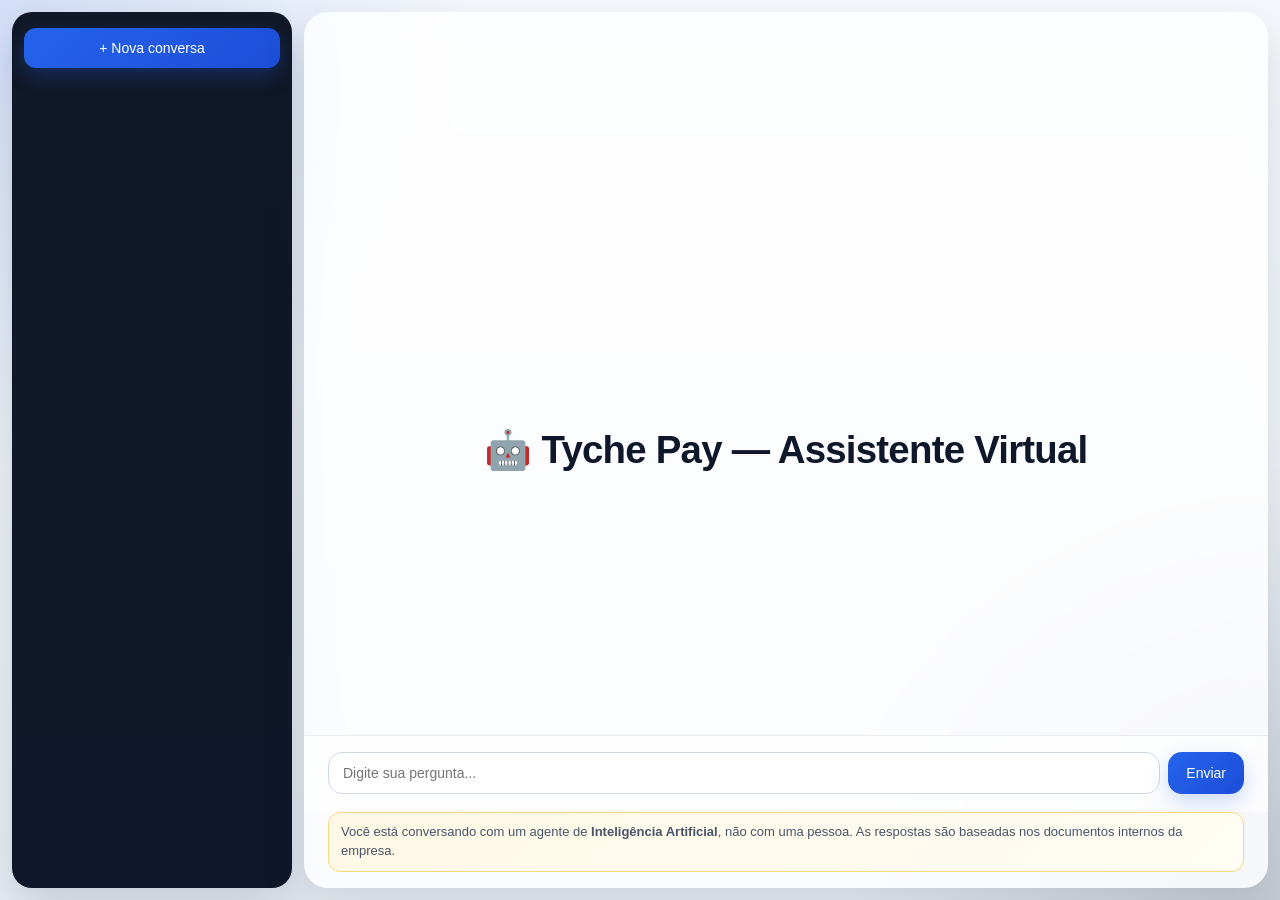
==== src/app/static/index.html @ 6de57909 "Ajuste dos diretorios" ====
<!DOCTYPE html>
<html lang="pt-BR">

<head>
    <meta charset="UTF-8">
    <meta name="viewport" content="width=device-width, initial-scale=1.0">
    <title>Tyche Pay — Assistente Virtual</title>
    <link rel="stylesheet" href="/static/style.css">
</head>

<body>
    <div class="app-layout">
        <aside class="sidebar">
            <button id="btn-nova-conversa" class="btn-nova-conversa">+ Nova conversa</button>
            <div id="lista-conversas" class="lista-conversas"></div>
        </aside>

        <main class="chat-wrapper">
            <header class="chat-header">
                <h1>🤖 Tyche Pay — Assistente Virtual</h1>
            </header>

            <div id="historico" class="historico"></div>

            <form id="form-pergunta" class="form-pergunta">
                <input type="text" id="input-pergunta" placeholder="Digite sua pergunta..." autocomplete="off"
                    required />
                <button type="submit">Enviar</button>
            </form>

            <p class="disclaimer disclaimer-rodape">
                Você está conversando com um agente de <strong>Inteligência Artificial</strong>,
                não com uma pessoa. As respostas são baseadas nos documentos internos da empresa.
            </p>
        </main>
    </div>

    <script src="/static/main.js"></script>
</body>

</html>
---- static/style.css ----
* {
    box-sizing: border-box;
    font-family: Inter, "Segoe UI", Roboto, Arial, sans-serif;
    margin: 0;
    padding: 0;
}

body {
    min-height: 100vh;
    overflow: hidden;
    background:
        radial-gradient(circle at top left, rgba(37, 99, 235, 0.16), transparent 30%),
        radial-gradient(circle at bottom right, rgba(15, 23, 42, 0.16), transparent 28%),
        linear-gradient(180deg, #f4f7fb 0%, #e9eef5 100%);
    color: #0f172a;
    padding: 12px;
}

.app-layout {
    display: flex;
    height: calc(100vh - 24px);
    gap: 12px;
}

/* ---------- Sidebar ---------- */

.sidebar {
    width: 280px;
    background: linear-gradient(180deg, #111827 0%, #0f172a 100%);
    color: #e5e7eb;
    display: flex;
    flex-direction: column;
    padding: 16px 12px;
    flex-shrink: 0;
    border-radius: 20px;
    box-shadow: 0 20px 45px rgba(15, 23, 42, 0.16);
}

.btn-nova-conversa {
    background: linear-gradient(135deg, #2563eb, #1d4ed8);
    color: white;
    border: none;
    border-radius: 12px;
    padding: 12px 14px;
    font-size: 14px;
    cursor: pointer;
    margin-bottom: 16px;
    box-shadow: 0 8px 20px rgba(37, 99, 235, 0.28);
    transition: transform 0.15s ease, box-shadow 0.15s ease, filter 0.15s ease;
}

.btn-nova-conversa:hover {
    filter: brightness(1.05);
    transform: translateY(-1px);
    box-shadow: 0 10px 24px rgba(37, 99, 235, 0.34);
}

.lista-conversas {
    flex: 1;
    overflow-y: auto;
    display: flex;
    flex-direction: column;
    gap: 4px;
}

.item-conversa {
    padding: 10px 12px;
    border-radius: 10px;
    font-size: 13px;
    cursor: pointer;
    white-space: nowrap;
    overflow: hidden;
    text-overflow: ellipsis;
    color: #cfcfcf;
    transition: background 0.15s ease, color 0.15s ease, transform 0.15s ease;
}

.item-conversa:hover {
    background: rgba(255, 255, 255, 0.08);
    transform: translateX(2px);
}

.item-conversa.ativa {
    background: rgba(37, 99, 235, 0.95);
    color: white;
}

.lista-conversas .vazio {
    font-size: 13px;
    color: #888;
    padding: 10px 12px;
}

/* ---------- Chat principal ---------- */

.chat-wrapper {
    flex: 1;
    background: rgba(255, 255, 255, 0.82);
    backdrop-filter: blur(12px);
    display: flex;
    flex-direction: column;
    height: 100%;
    overflow: hidden;
    border-radius: 24px;
    box-shadow: 0 20px 45px rgba(15, 23, 42, 0.12);
    position: relative;
}

.chat-header {
    padding: 18px 24px 16px;
    border-bottom: 1px solid rgba(15, 23, 42, 0.08);
    background: rgba(255, 255, 255, 0.45);
}

.chat-header h1 {
    font-size: 20px;
    margin: 0 0 8px 0;
    letter-spacing: -0.02em;
}

.chat-wrapper:not(.tem-mensagens) .chat-header {
    position: absolute;
    top: 50%;
    left: 50%;
    width: min(760px, calc(100% - 48px));
    transform: translate(-50%, -50%);
    padding: 0;
    border-bottom: none;
    background: transparent;
    text-align: center;
    z-index: 1;
    transition: top 0.35s ease, left 0.35s ease, transform 0.35s ease, padding 0.35s ease, background 0.35s ease;
}

.chat-wrapper.tem-mensagens .chat-header {
    transition: top 0.35s ease, left 0.35s ease, transform 0.35s ease, padding 0.35s ease, background 0.35s ease;
}

.chat-wrapper:not(.tem-mensagens) .chat-header h1 {
    font-size: clamp(1.8rem, 3vw, 2.5rem);
    margin-bottom: 0;
}

.disclaimer {
    font-size: 13px;
    color: #475569;
    margin: 0;
    background: linear-gradient(135deg, #fff8e6, #fffdf5);
    border: 1px solid #f7d87d;
    border-radius: 12px;
    padding: 10px 12px;
    line-height: 1.45;
}

.disclaimer-rodape {
    margin: 0 24px 16px;
}

.historico {
    flex: 1;
    overflow-y: auto;
    padding: 18px 24px;
    display: flex;
    flex-direction: column;
    gap: 16px;
}

.chat-wrapper:not(.tem-mensagens) .historico {
    opacity: 0;
    pointer-events: none;
}

.mensagem {
    max-width: min(780px, 85%);
    padding: 12px 14px;
    border-radius: 16px;
    line-height: 1.55;
    font-size: 14px;
    box-shadow: 0 8px 24px rgba(15, 23, 42, 0.08);
}

.mensagem.usuario {
    align-self: flex-end;
    background: linear-gradient(135deg, #2563eb, #1d4ed8);
    color: white;
}

.mensagem.agente {
    align-self: flex-start;
    background: #ffffff;
    color: #0f172a;
    border: 1px solid rgba(15, 23, 42, 0.08);
}

.fontes {
    margin-top: 8px;
    font-size: 12px;
    color: #555;
    border-top: 1px dashed #ccc;
    padding-top: 6px;
}

.fontes ul {
    margin: 4px 0 0 0;
    padding-left: 18px;
}

.feedback {
    margin-top: 8px;
    display: flex;
    gap: 8px;
}

.feedback button {
    background: #f8fafc;
    border: 1px solid #dbe3ef;
    border-radius: 999px;
    padding: 6px 10px;
    cursor: pointer;
    font-size: 13px;
    transition: background 0.15s ease, transform 0.15s ease, border-color 0.15s ease;
}

.feedback button:hover {
    background: #eef4ff;
    border-color: #bfd0ff;
    transform: translateY(-1px);
}

.feedback button.selecionado {
    background: #2563eb;
    color: white;
    border-color: #2563eb;
}

.carregando {
    align-self: flex-start;
    font-size: 13px;
    color: #64748b;
    font-style: italic;
}

.form-pergunta {
    display: flex;
    gap: 8px;
    padding: 16px 24px 18px;
    border-top: 1px solid rgba(15, 23, 42, 0.08);
    background: rgba(255, 255, 255, 0.6);
}

.form-pergunta input {
    flex: 1;
    padding: 12px 14px;
    border: 1px solid #cfd8e6;
    border-radius: 14px;
    font-size: 14px;
    background: rgba(255, 255, 255, 0.95);
    outline: none;
    transition: border-color 0.15s ease, box-shadow 0.15s ease;
}

.form-pergunta input:focus {
    border-color: #2563eb;
    box-shadow: 0 0 0 4px rgba(37, 99, 235, 0.12);
}

.form-pergunta button {
    background: linear-gradient(135deg, #2563eb, #1d4ed8);
    color: white;
    border: none;
    border-radius: 14px;
    padding: 12px 18px;
    cursor: pointer;
    font-size: 14px;
    box-shadow: 0 8px 20px rgba(37, 99, 235, 0.22);
    transition: transform 0.15s ease, box-shadow 0.15s ease, filter 0.15s ease;
}

.form-pergunta button:hover {
    filter: brightness(1.05);
    transform: translateY(-1px);
    box-shadow: 0 10px 24px rgba(37, 99, 235, 0.28);
}

.form-pergunta button:disabled,
.form-pergunta input:disabled {
    opacity: 0.7;
    cursor: not-allowed;
}

@media (max-width: 900px) {
    body {
        overflow: auto;
        padding: 8px;
    }

    .app-layout {
        flex-direction: column;
        height: auto;
        min-height: calc(100vh - 16px);
    }

    .sidebar {
        width: 100%;
    }

    .chat-wrapper {
        min-height: 70vh;
    }
}

@media (max-width: 640px) {
    .chat-header,
    .historico,
    .form-pergunta {
        padding-left: 14px;
        padding-right: 14px;
    }

    .disclaimer-rodape {
        margin-left: 14px;
        margin-right: 14px;
    }

    .form-pergunta {
        flex-direction: column;
    }

    .form-pergunta button {
        width: 100%;
    }

    .mensagem {
        max-width: 100%;
    }
}
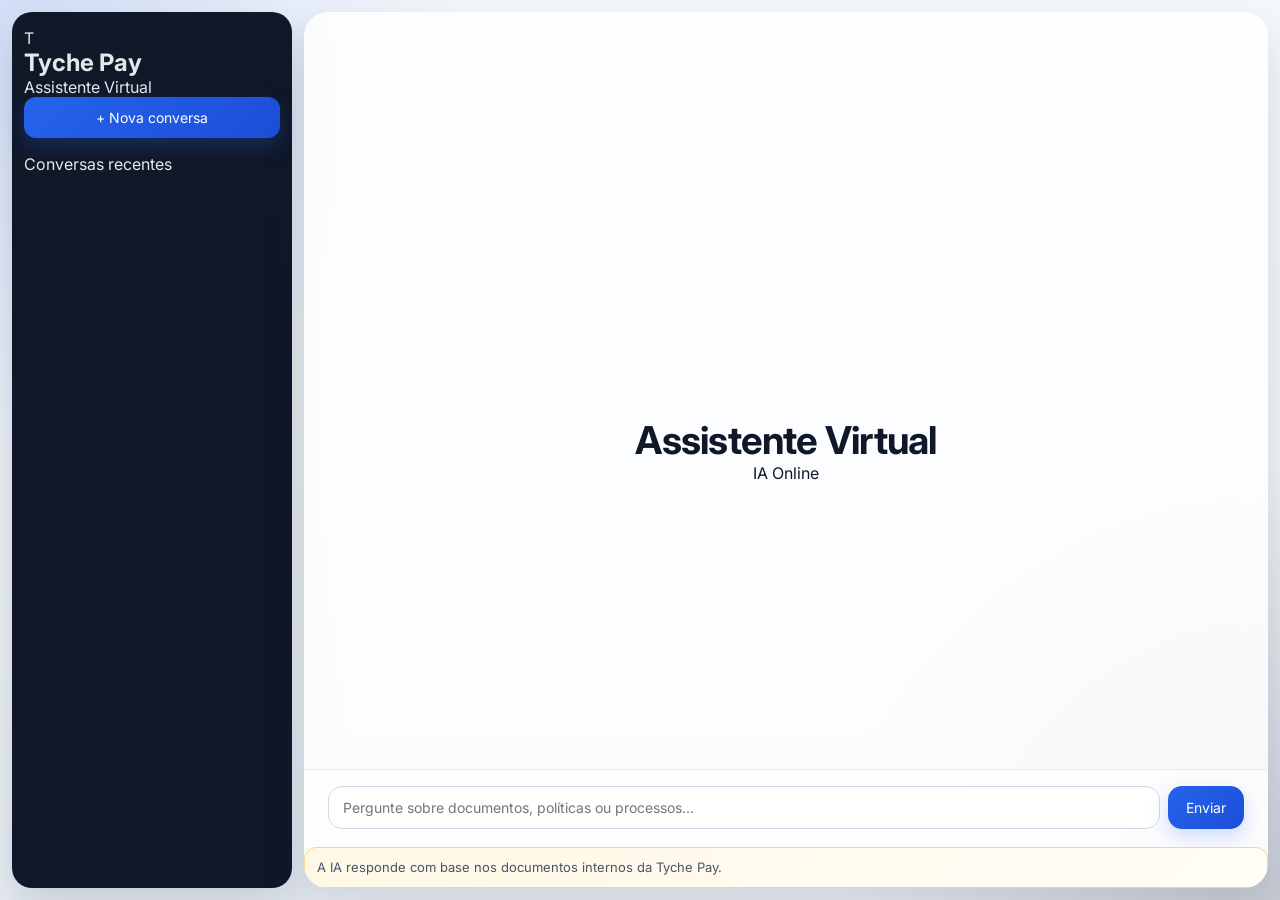
==== commit 689471df: "Ajustes no frontend" ====
--- a/src/app/static/index.html
+++ b/src/app/static/index.html
@@ -2,40 +2,83 @@
 <html lang="pt-BR">
 
 <head>
-    <meta charset="UTF-8">
-    <meta name="viewport" content="width=device-width, initial-scale=1.0">
+    <meta charset="UTF-8" />
+    <meta name="viewport" content="width=device-width, initial-scale=1.0" />
+
     <title>Tyche Pay — Assistente Virtual</title>
+
+    <link rel="preconnect" href="https://fonts.googleapis.com">
+    <link rel="preconnect" href="https://fonts.gstatic.com" crossorigin>
+
+    <link href="https://fonts.googleapis.com/css2?family=Inter:wght@400;500;600;700&display=swap" rel="stylesheet">
+
     <link rel="stylesheet" href="/static/style.css">
 </head>
 
 <body>
+
     <div class="app-layout">
+
         <aside class="sidebar">
-            <button id="btn-nova-conversa" class="btn-nova-conversa">+ Nova conversa</button>
+
+            <div class="logo">
+                <div class="logo-icon">T</div>
+
+                <div>
+                    <h2>Tyche Pay</h2>
+                    <span>Assistente Virtual</span>
+                </div>
+            </div>
+
+            <button id="btn-nova-conversa" class="btn-nova-conversa">
+                + Nova conversa
+            </button>
+
+            <div class="sidebar-title">
+                Conversas recentes
+            </div>
+
             <div id="lista-conversas" class="lista-conversas"></div>
+
         </aside>
 
         <main class="chat-wrapper">
+
             <header class="chat-header">
-                <h1>🤖 Tyche Pay — Assistente Virtual</h1>
+
+                <div>
+                    <h1>Assistente Virtual</h1>
+
+                    <div class="status">
+                        <span class="status-dot"></span>
+                        IA Online
+                    </div>
+
+                </div>
+
             </header>
 
             <div id="historico" class="historico"></div>
 
             <form id="form-pergunta" class="form-pergunta">
-                <input type="text" id="input-pergunta" placeholder="Digite sua pergunta..." autocomplete="off"
-                    required />
+
+                <input id="input-pergunta" type="text"
+                    placeholder="Pergunte sobre documentos, políticas ou processos..." autocomplete="off" required />
+
                 <button type="submit">Enviar</button>
+
             </form>
 
-            <p class="disclaimer disclaimer-rodape">
-                Você está conversando com um agente de <strong>Inteligência Artificial</strong>,
-                não com uma pessoa. As respostas são baseadas nos documentos internos da empresa.
+            <p class="disclaimer">
+                A IA responde com base nos documentos internos da Tyche Pay.
             </p>
+
         </main>
+
     </div>
 
     <script src="/static/main.js"></script>
+
 </body>
 
 </html>
